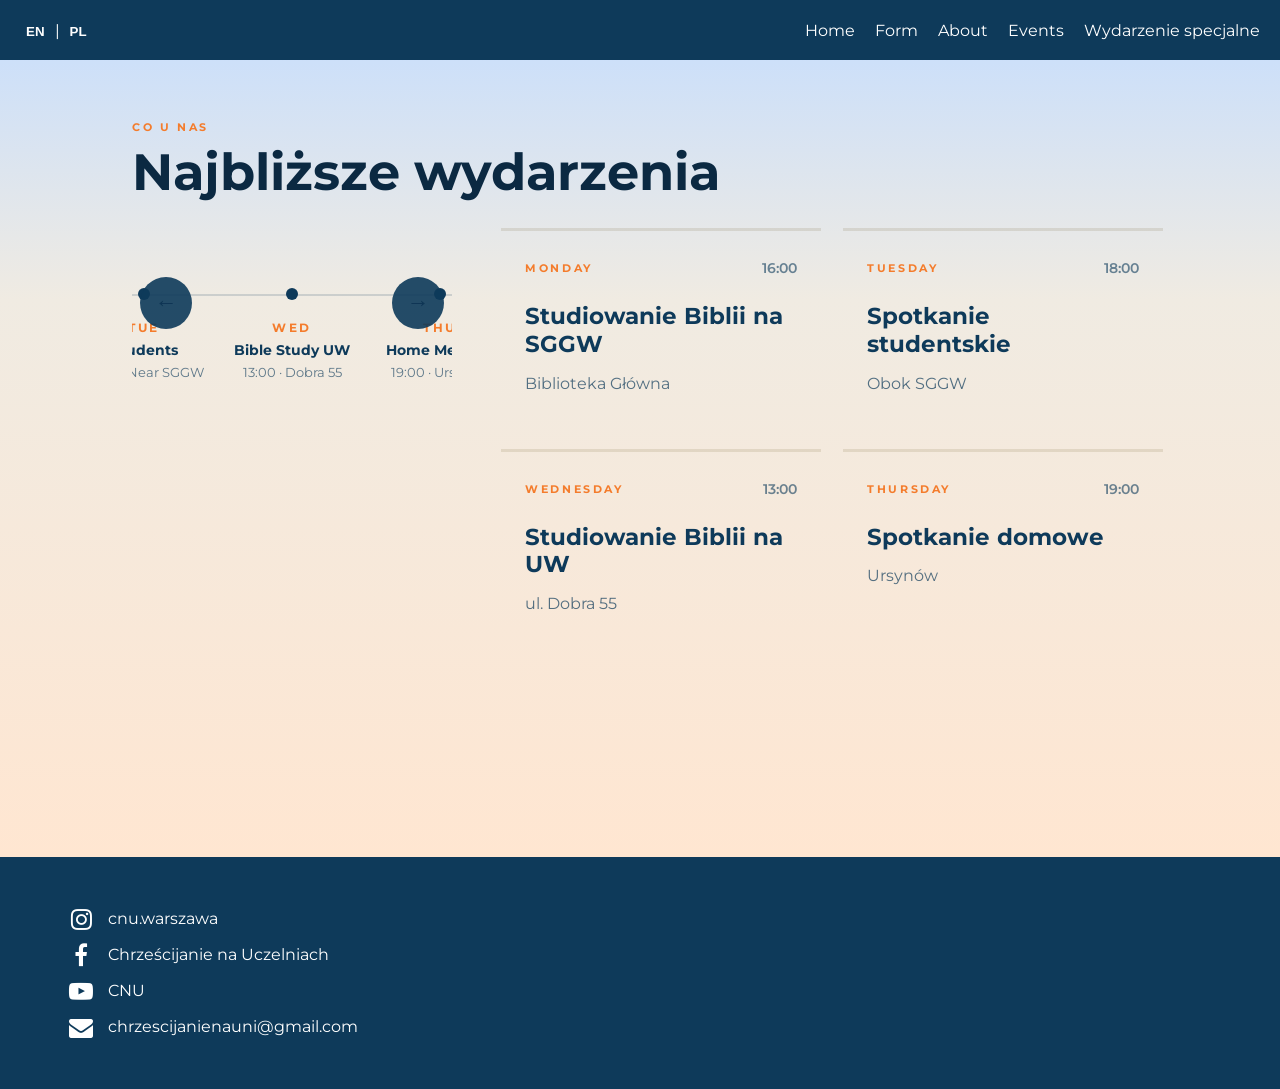
==== events.html @ 96e7411f "Initial commit with LFS setup" ====
<!DOCTYPE html>
<html lang="pl">

<head>
    <meta charset="UTF-8">
    <meta name="viewport" content="width=device-width, initial-scale=1.0">
    <title>CNU – Chrześcijanie na Uczelniach</title>
    <link
        href="https://fonts.googleapis.com/css2?family=Montserrat:wght@400;600;700;800;900&family=Lora:ital,wght@0,400;0,600;1,400&display=swap"
        rel="stylesheet">
    <link rel="stylesheet" href="styles.css">
    <link rel="stylesheet" href="https://cdnjs.cloudflare.com/ajax/libs/font-awesome/4.7.0/css/font-awesome.min.css">
</head>

<body>

    <nav id="mainNav">
        <div class="nav-left">
            <div class="lang-switcher">
                <button data-lang="en" onclick="setLang('en')" id="lang-en">EN</button>
                <span>|</span>
                <button data-lang="pl" onclick="setLang('pl')" id="lang-pl">PL</button>
            </div>
        </div>

        <div class="nav-right">
            <div class="nav-links" id="navLinks">
                <a href="index.html" data-i18n="home">Home</a>
                <a href="formularz.html" data-i18n="form">Form</a>
                <a href="about.html" data-i18n="about">About</a>
                <a href="events.html" data-i18n="events">Events</a>
                <a href="special-event.html" data-i18n="special-event">Wydarzenie specjalne</a>
            </div>

            <button class="burger" id="burgerBtn">
                <span></span>
                <span></span>
                <span></span>
            </button>
        </div>
    </nav>


    <section class="event-page-section">


        <section class="events-section-cards">
            <div class="events-section-header" style="align-content: start;">
                <div>
                    <span class="events-label">Co u nas</span>
                    <h2>Najbliższe wydarzenia</h2>
                </div>
            </div>

            <section class="modern-timeline-wrapper">

                <!-- arrows -->

                <button class="carousel-btn prev-btn" id="timelinePrev">
                    ←
                </button>

                <button class="carousel-btn next-btn" id="timelineNext">
                    →
                </button>

                <!-- THIS scrolls -->

                <div class="modern-timeline-scroll">

                    <div class="modern-timeline" id="modernTimeline">

                        <div class="timeline-event">
                            <div class="timeline-dot"></div>

                            <div class="timeline-content">
                                <span class="timeline-day">MON</span>

                                <h4>Bible Study</h4>

                                <p>16:00 · SGGW</p>
                            </div>
                        </div>

                        <div class="timeline-event">
                            <div class="timeline-dot"></div>

                            <div class="timeline-content">
                                <span class="timeline-day">TUE</span>

                                <h4>Students</h4>

                                <p>18:00 · Near SGGW</p>
                            </div>
                        </div>

                        <div class="timeline-event active" id="todayEvent">
                            <div class="timeline-dot"></div>

                            <div class="timeline-content">
                                <span class="timeline-day">WED</span>

                                <h4>Bible Study UW</h4>

                                <p>13:00 · Dobra 55</p>
                            </div>
                        </div>

                        <div class="timeline-event">
                            <div class="timeline-dot"></div>

                            <div class="timeline-content">
                                <span class="timeline-day">THU</span>

                                <h4>Home Meeting</h4>

                                <p>19:00 · Ursynów</p>
                            </div>
                        </div>

                    </div>

                </div>

            </section>

            <section class="events-rail">

                <div class="rail-item ">

                    <div class="rail-top">
                        <span class="rail-day">MONDAY</span>
                        <span class="rail-time">16:00</span>
                    </div>

                    <h3>Studiowanie Biblii na SGGW</h3>

                    <p>Biblioteka Główna</p>

                </div>

                <div class="rail-item">

                    <div class="rail-top">
                        <span class="rail-day">TUESDAY</span>
                        <span class="rail-time">18:00</span>
                    </div>

                    <h3>Spotkanie studentskie</h3>

                    <p>Obok SGGW</p>

                </div>

                <div class="rail-item">

                    <div class="rail-top">
                        <span class="rail-day">WEDNESDAY</span>
                        <span class="rail-time">13:00</span>
                    </div>

                    <h3>Studiowanie Biblii na UW</h3>

                    <p>ul. Dobra 55</p>

                </div>

                <div class="rail-item">

                    <div class="rail-top">
                        <span class="rail-day">THURSDAY</span>
                        <span class="rail-time">19:00</span>
                    </div>

                    <h3>Spotkanie domowe</h3>

                    <p>Ursynów</p>

                </div>

            </section>
        </section>
    </section>


    <section class="contacts">

        <a class="contact-item" href="https://www.instagram.com/cnu_warszawa/" target="_blank">
            <i class="fa fa-instagram"></i>
            <span>cnu.warszawa</span>
        </a>

        <a class="contact-item" href="https://www.facebook.com/share/18swFGHHTY/?mibextid=wwXIfr" target="_blank">
            <i class="fa fa-facebook"></i>
            <span>Chrześcijanie na Uczelniach</span>
        </a>

        <a class="contact-item" href="https://youtube.com/@chrzescijanienauczelniach?si=SWbZchQ-9XUdnxLL"
            target="_blank">
            <i class="fa fa-youtube-play"></i>
            <span>CNU</span>
        </a>
        <a class="contact-item" href="#" id="copy-email">
            <i class="fa fa-envelope"></i>
            <span>chrzescijanienauni@gmail.com</span>
        </a>

    </section>

    <script src="js/script.js"></script>
    <script src="js/translation.js"></script>
    <script src="js/events.js"></script>
</body>

</html>
---- styles.css ----
* {
  box-sizing: border-box;
  /* outline: 1px solid red;*/
  /*debugging tool to see element boundaries*/

}

body {
  margin: 0;
  font-family: 'Montserrat', sans-serif;
  overflow-x: hidden;

}

a:hover {
  color: rgb(0, 170, 255);
}

/* NAVBAR */


/* =========================
   NAV SCROLL EFFECT
========================= */

#mainNav {
  z-index: 2000;
  transition:
    background 0.35s ease,
    box-shadow 0.35s ease,
    padding 0.35s ease,
    backdrop-filter 0.35s ease;

}

#mainNav.scrolled {
  z-index: 2000;
  background:
    rgba(14, 58, 90, 0.88);

  backdrop-filter: blur(12px);

  box-shadow:
    0 10px 30px rgba(0, 0, 0, 0.18);

  padding:
    10px 20px;
}

/* =========================
   BURGER ANIMATION
========================= */

.burger span {
  transition:
    transform 0.3s ease,
    opacity 0.3s ease,
    background 0.3s ease;
}

.burger.active span:nth-child(1) {
  transform:
    rotate(45deg) translate(5px, 5px);
}

.burger.active span:nth-child(2) {
  opacity: 0;
}

.burger.active span:nth-child(3) {
  transform:
    rotate(-45deg) translate(6px, -6px);
}

/* =========================
   MOBILE MENU ANIMATION
========================= */

@media (max-width: 768px) {

  .nav-links {

    opacity: 0;

    transform:
      translateY(-10px);

    transition:
      opacity 0.35s ease,
      transform 0.35s ease;

    pointer-events: none;
  }

  .nav-links.active {

    opacity: 1;

    transform:
      translateY(0);

    pointer-events: auto;
  }

  .nav-links a {

    opacity: 0;
  }

}

/* stagger animation */

@keyframes navLinkFade {

  from {

    opacity: 0;

    transform:
      translateY(-12px);

  }

  to {

    opacity: 1;

    transform:
      translateY(0);

  }

}

/* =========================
   COPY EMAIL EFFECT
========================= */

.contact-item {

  transition:
    transform 0.25s ease,
    background 0.25s ease,
    color 0.25s ease;
}

.contact-item:hover {

  transform:
    translateX(6px);

  background:
    rgba(255, 255, 255, 0.05);
}

.contact-item.copied {

  background:
    rgba(244, 124, 44, 0.15);

  color:
    #f47c2c;
}




#mainNav {
  z-index: 2000;
  display: flex;
  position: fixed;
  top: 0;
  left: 0;
  width: 100%;
  height: 60px;
  background: #0e3a5a;
  /* dark blue */
  color: white;
  display: flex;
  justify-content: space-between;
  align-items: center;
  padding: 15px 20px;
  z-index: 10;
  /*controls what appears on top of what on your page*/
}

.nav-right {
  display: flex;
  align-items: center;
  gap: 20px;
}

.nav-links {
  display: flex;
  gap: 20px;
  z-index: 2000;
}

.nav-links a {
  color: white;
  text-decoration: none;
  /* margin-left: 20px;
  font-weight: 500;*/
}

.nav-links a.active {
  color: rgb(106, 106, 106);
  font-weight: 600;
  z-index: 2000;

}

.lang-switcher button {
  background: none;
  border: none;
  color: white;
  font-weight: 600;
  cursor: pointer;
}

.lang-switcher button:hover {
  color: rgb(0, 170, 255);
}

/* HERO SECTION */
.hero {
  height: 80vh;
  overflow: hidden;
  position: relative;

  display: flex;
  align-items: center;
  justify-content: center;

}

.hero-bg {
  position: absolute;
  inset: 0;
  background-position: center;
  background-size: cover;
  background-repeat: no-repeat;
  opacity: 0;
  transform: scale(1.31);
  /* Startujemy od lekkiego powiększenia lub 1.0 */
  transition: opacity 1.5s ease, transform 0.5s ease;
  /* Płynne wygaszanie skali */
}

.hero-bg.active {
  opacity: 1;
  transform: scale(1);
  /* Reset bazy dla animacji */
  animation: zoomEffect 5s linear forwards;
}



.center-header {
  text-align: center;
  background-color: #c4ddff;
  color: #0e3a5a;
  font-style: italic;
  padding-top: 40px;
  padding-bottom: 10px;
}

.center-header h1 {
  margin: 0;
}

@keyframes zoomEffect {
  from {
    transform: scale(1);
  }

  to {
    transform: scale(1.3);
  }
}

/* Dark overlay (like your screenshot)???????????what is this????????????????? */
.hero::before {
  content: "";
  position: absolute;
  inset: 0;
  background: rgba(0, 0, 0, 0.6);
  z-index: 1;
}

/* Content */
.hero-overlay {
  position: relative;
  text-align: center;
  color: white;
  z-index: 2;
}

.hero h1 {
  font-size: 4rem;
  font-weight: 800;
  margin-bottom: 10px;
}

.hero p {
  font-size: 1.2rem;
  margin-bottom: 20px;
}


/* Button */
.cta-btn {
  background: #f47c2c;
  color: white;
  border: none;
  padding: 15px 40px;
  font-size: 1rem;
  border-radius: 30px;
  cursor: pointer;
  font-weight: 600;
  transition: 0.3s;
  /* shadow */
  box-shadow:
    0 10px 20px rgba(0, 0, 0, 0.25),
    0 4px 8px rgba(0, 0, 0, 0.15);
}

.cta-btn-onmain {
  background: #f47c2c7e;
  color: white;
  border: none;
  padding: 15px 40px;
  font-size: 1rem;
  border-radius: 30px;
  cursor: pointer;
  font-weight: 600;
  transition: 0.3s;
  /* shadow */
  box-shadow:
    0 10px 20px rgba(0, 0, 0, 0.25),
    0 4px 8px rgba(0, 0, 0, 0.15);
}



.center {
  text-align: center;
}

.cta-btn:hover {
  background: #703510;
}

/* BURGER MENU */
.burger {
  display: none;
  flex-direction: column;
  gap: 5px;
  background: none;
  border: none;
  cursor: pointer;
}

.burger span {
  width: 25px;
  height: 3px;
  background: white;
  display: block;
  border-radius: 2px;
}

.active-lang {
  color: #00aaff;
  font-weight: 700;
}

/*nice animation*/
.burger.active span:nth-child(1) {
  transform: rotate(45deg) translate(5px, 5px);
}

.burger.active span:nth-child(2) {
  opacity: 0;
}

.burger.active span:nth-child(3) {
  transform: rotate(-45deg) translate(6px, -6px);
}


/* MOBILE for burger menu*/
@media (max-width: 768px) {

  .burger {
    display: flex;
  }

  .nav-links {
    position: absolute;
    top: 100%;
    right: 0;
    background: #0e3a5a;
    width: 100%;
    flex-direction: column;
    align-items: center;
    display: none;
    padding: 20px 0;
    z-index: 2000;

  }

  .nav-links a {
    margin: 10px 0;
    font-size: 18px;
  }

  .nav-links.active {
    display: flex;
    color: darkblue;
    z-index: 2000;

  }



}

.hero-description {
  max-width: 800px;
  margin: 40px auto;
  padding: 0 70px;
  text-align: center;
  font-size: large;
}


.meetings-containers {

  background-color: #c4ddff;
  padding: 40px 20px;
  position: relative;

  display: grid;

  /* responsive grid */
  grid-template-columns: repeat(auto-fit, minmax(250px, 1fr));

  gap: 30px;

  align-items: start;
  overflow: hidden;
}

.side-image-right {
  position: absolute;
  right: -100px;
  transform: translateY(-50%);
  width: 200px;
}

.side-image-left {
  position: absolute;
  left: -100px;
  transform: translateY(-50%);
  width: 200px;
  z-index: 3;
}

.meeting-card {
  display: flex;
  flex-direction: column;
  justify-content: center;

  background: rgba(14, 58, 90, 0.75);
  backdrop-filter: blur(4px);
  /*glass effect*/
  padding: 40px;
  border-radius: 10px;
  margin-bottom: 30px;
  color: white;

  transition:
    /*Makes animation smooth.*/
    transform 0.3s ease,
    background 0.3s ease,
    opacity 0.3s ease;

  opacity: 0.8;
  /*transparency;*/
  position: relative;
  z-index: 5;
  height: 100%;
}

/* DESKTOP hover */
@media (hover: hover) {

  .meeting-card:hover {
    opacity: 1;
    transform: scale(1.03);
    background: rgba(14, 58, 90, 0.9);
  }
}

/* MOBILE style */
@media (max-width: 768px) {
  .meeting-card {
    width: 100%;
    opacity: 1;
    background: rgb(86, 122, 156);
    opacity: 0.9;
    padding: 28px;
    border-radius: 18px;
    transform: none;
  }
}

.meeting-title {
  background: #658ec7;
  text-transform: uppercase;
  padding: 18px 25px;
  border-radius: 12px;

  font-size: 1.3rem;
  font-weight: 700;

  margin-bottom: 5px;
  width: 100%;
  box-sizing: border-box;
  display: block;
  overflow-wrap: break-word;

}

.meeting-text {
  overflow: hidden;
  transition: max-height 0.4s ease;
}

.meeting-text.collapsed {
  max-height: 150px;
  mask-image: linear-gradient(to bottom, black 80%, transparent);
}

.meeting-text.expanded {
  max-height: 1000px;
  /* достатньо велике значення */
}

.more-btn {
  background: none;
  border: none;
  color: #ffffff8f;
  cursor: pointer;
  margin-bottom: 20px;
  font-size: 1rem;
  align-self: flex-end;
  font-style: italic;

}

.contacts {
  display: flex;
  flex-direction: column;
  gap: 12px;
  padding: 50px;
  background: #0e3a5a;
}

.contact-item {
  display: grid;
  grid-template-columns: 30px 1fr;
  align-items: center;
  gap: 12px;
  padding: 0 16px;
  border-radius: 12px;
  text-decoration: none;
  color: white;
  font-size: 16px;
  min-width: 0;
}

.contact-item i {
  font-size: 24px;
  width: 30px;
  text-align: center;
}

.contact-item span,
.contact-item a,
.contact-item p {
  min-width: 0;
  overflow-wrap: break-word;
  word-break: break-word;
}

@media (max-width: 480px) {
  .contacts {
    padding: 30px 16px;
  }

  .contact-item {
    font-size: 14px;
    padding: 0;
  }
}

/* =========================
   FORM SECTION
========================= */
input,
select,
textarea {
  background-color: #ffffff !important;
}

.form-section {
  background:
    linear-gradient(135deg,
      #ffffff 0%,
      #ffffff 35%,
      #d7e6ff 35%,
      #d7e6ff 45%,
      #ffffff 45%,
      #ffffff 55%,
      #ff944d 55%,
      #ff944d 65%,
      #ffffff 65%);
  position: relative;
  overflow: hidden;
  padding-bottom: 60px;
}

/* =========================
   HERO
========================= */
.hero-wave {
  position: absolute;
  bottom: -1px;
  left: 0;
  width: 100%;
  height: 80px;
  background: white;
  clip-path: ellipse(75% 100% at 50% 100%);
}

.form-hero {
  height: 220px;
  background:
    url('images/book.png') center/cover no-repeat;

  position: relative;
  margin-top: 60px;
  background-size: 200%;

}

.form-hero::after {
  content: "";
  position: absolute;
  bottom: 0;
  left: 0;
  right: 0;
  height: 60px;

}

.form-hero-overlay {
  position: absolute;
  inset: 0;
  background: rgba(0, 0, 0, 0.4);

  display: flex;
  align-items: center;
  justify-content: center;
  text-align: center;
}

.form-hero-overlay h2 {
  color: white;
  font-size: 3rem;
  line-height: 1;
  font-weight: 600;
  margin: 0;
}

/* =========================
   FORM
========================= */

.form {
  width: 85%;
  max-width: 320px;
  margin: 30px auto 0 auto;
  /*from prev element*/
  position: relative;
  z-index: 2;
}

.form label {
  display: block;
  margin-bottom: 8px;
  margin-top: 18px;

  color: #0e3a5a;
  font-size: 12px;
  letter-spacing: 2px;
  font-weight: 600;
}

.form input,
.form textarea,
.form select {
  width: 100%;
  border: none;
  outline: none;

  background: #d9d9d9;

  padding: 18px 22px;

  border-radius: 18px;
  /*!!! see if font famili is correct*/
  font-size: 16px;
  font-family: 'Montserrat', sans-serif;

  box-shadow:
    0 8px 18px rgba(0, 0, 0, 0.15),
    0 2px 6px rgba(0, 0, 0, 0.08);
}

.form textarea {
  min-height: 90px;
  resize: vertical;
}

.form select {
  border-radius: 8px;
  padding: 10px;
  background: #ececec;
}

/* =========================
   RADIO BUTTONS
========================= */

.gender-row {
  display: flex;
  gap: 30px;
  margin-top: 10px;
}

.radio-option {
  display: flex !important;
  align-items: center;
  gap: 8px;

  font-size: 14px !important;
  letter-spacing: 0 !important;
  margin-top: 0 !important;

  color: #666 !important;
}

.radio-option input {
  display: none;
}

.radio-option span {
  width: 18px;
  height: 18px;
  border: 2px solid #ddd;
  border-radius: 50%;
  display: inline-block;
  background: white;
  position: relative;
}

.radio-option input:checked+span::after {
  content: "";
  position: absolute;
  width: 8px;
  height: 8px;
  background: #0e3a5a;
  border-radius: 50%;
  top: 50%;
  left: 50%;
  transform: translate(-50%, -50%);
}

/* =========================
   BUTTON
========================= */

.send-btn {
  margin-top: 30px;
  background: rgba(14, 58, 90, 0.88);


  color: white;

  border: none;

  padding: 16px 70px;

  border-radius: 40px;

  font-size: 20px;
  font-weight: 700;

  cursor: pointer;

  box-shadow:
    0 10px 20px rgba(0, 0, 0, 0.2),
    0 4px 8px rgba(0, 0, 0, 0.1);

  transition: 0.3s;
}

.send-btn:hover {
  transform: translateY(-2px);
  background: #003f9f;
}

/* =========================
   MOBILE
========================= */

@media (max-width: 768px) {

  .study-hero-overlay h2 {
    font-size: 2.6rem;
  }

  .form {
    width: 88%;
  }

}


.error {
  color: #d10000;
  font-size: 12px;
  margin-top: 6px;
  min-height: 14px;
  /* keeps layout stable */
  letter-spacing: 0.5px;
}

.form input,
.form select,
.form textarea {
  transition: 0.9s ease;
}

/*???????????????????????*/
.form input:focus,
.form select:focus,
.form textarea:focus {
  outline: none;
  box-shadow: 0 0 0 3px rgba(0, 82, 204, 0.15);
}

.input-error {
  border: 2px solid red !important;
}

.input-valid {
  border: 2px solid #1db954 !important;
}

.gender-row {
  display: flex;
  flex-direction: column;
  gap: 12px;
  margin-top: 10px;
}

/* FIX CHECKBOXES */
.hobby-item input[type="checkbox"] {
  width: 18px;
  height: 18px;
  margin: 0;
  padding: 0;
  accent-color: #0e3a5a;
  cursor: pointer;

  /* removes inherited form styles */
  border-radius: 4px;
  box-shadow: none;
}

/* row layout */
.hobby-item {
  display: flex;
  align-items: center;
  gap: 10px;
  margin-bottom: 14px;
}

/* label */
.hobby-item label {
  margin: 0;
  cursor: pointer;
  font-size: 16px;
  color: #0e3a5a;
  letter-spacing: 0;
  font-weight: 500;
}

/* =========================
   INSTAGRAM REELS
========================= */

.reels-container {
  display: flex;
  flex-direction: column;
  align-items: center;
  gap: 30px;
}

/* each reel */
.instagram-section {
  display: flex;
  justify-content: center;
  width: 100%;
}

/* reel */
.reel-video {
  width: 360px;
  height: 640px;

  max-width: 100%;

  border-radius: 18px;
  object-fit: cover;

  box-shadow:
    0 4px 20px rgba(0, 0, 0, 0.15);
}

/* DESKTOP */
@media (min-width: 900px) {

  .reels-container {
    flex-direction: row;
    flex-wrap: wrap;
    justify-content: center;
    align-items: flex-start;
    gap: 40px;
  }

  .instagram-section {
    width: auto;
    flex: 0 0 auto;
  }

  .reel-video {
    width: 360px;
    height: 640px;
  }
}

/* MOBILE */
@media (max-width: 768px) {

  .reel-video {
    width: 100%;
    max-width: 360px;
    height: auto;
    aspect-ratio: 9 / 16;
  }
}

#status {
  margin-top: 10px;
  font-weight: bold;
}

.verse-section {
  padding: 80px 20px;

  background:
    linear-gradient(180deg,
      #ffe6d1 0%,
      #eaf0ff 100%);

  display: flex;
  justify-content: center;
}

.verse-text {
  position: relative;

  max-width: 680px;

  margin: 0;

  text-align: center;
}

.verse-text p {
  margin: 0;

  font-family: 'Lora', serif;

  font-size: 1.28rem;
  line-height: 1.95;

  font-style: italic;
  font-weight: 400;

  color: #0e3a5a;

  letter-spacing: 0.2px;
}

.verse-text strong {
  color: #f47c2c;
  font-weight: 1000;
}

.quote {
  position: absolute;
  font-size: 5rem;
  line-height: 1;
  color: rgba(244, 124, 44, 0.12);
  font-family: serif;
  pointer-events: none;
}

.quote-open {
  top: -25px;
  left: -10px;
}

.quote-close {
  bottom: -55px;
  right: -10px;
}

.verse-text footer {
  margin-top: 28px;
  font-size: 0.62rem;
  letter-spacing: 4px;
  color: #8a8a8a;
  text-transform: uppercase;
}

.verse-quote-about-us {
  font-size: 0.72rem;
  letter-spacing: 1px;
  color: #8a8a8a;
  text-transform: uppercase;
}

@media (max-width: 768px) {

  .verse-text {
    max-width: 92%;
  }

  .verse-text p {
    font-size: 1.12rem;
    line-height: 1.6;
  }

  .quote {
    font-size: 3.5rem;
  }

  .quote-open {
    left: 0;
  }

  .quote-close {
    right: 0;
    bottom: -35px;
  }
}

.about-us-containers {
  background:
    linear-gradient(180deg,
      #c4ddff 0%,
      rgb(240, 235, 226) 35%,
      #ffe6d1 100%);
  padding: 40px 20px;
  position: relative;
  display: grid;

  grid-template-columns:
    repeat(3, 1fr);

  gap: 30px;

}


.about-us-card {
  display: flex;
  flex-direction: column;
  justify-content: center;

  border: 1px solid rgba(26, 46, 74, 0.07);
  background: white;
  padding: 40px;
  border-radius: 10px;
  color: #0e3a5a;
  position: relative;
  z-index: 5;
  height: 100%;

}

.about-us-title {

  font-size: 1.3rem;
  font-weight: 700;

  margin-bottom: 5px;
  width: 100%;
  box-sizing: border-box;
  display: block;
  overflow-wrap: break-word;
}

@media (max-width: 900px) {

  .about-us-containers {
    grid-template-columns:
      repeat(2, 1fr);
  }
}

@media (max-width: 600px) {

  .about-us-containers {
    grid-template-columns: 1fr;
  }
}

.label-events {
  font-size: 11px;
  font-weight: 600;
  letter-spacing: 0.2em;
  text-transform: uppercase;
  display: block;
  font-style: normal;
}

.bnt-events {
  background: transparent;
  color: rgba(255, 255, 255, 0.8);
  border: 1.5px solid rgba(255, 255, 255, 0.22);
}


/* =================================
   EVENTS PAGE
================================= */

.center-header-events {
  text-align: center;
  color: #0e3a5a;
  font-style: italic;
  padding-top: 10px;
  padding-bottom: 10px;
  background-color: #ffe6d1;
}

.center-header-about-us {
  text-align: center;
  color: #0e3a5a;
  font-style: italic;
  padding-top: 10px;
  padding-bottom: 10px;
  background-color: #c4ddff;
}

.events-hero {
  position: relative;
  min-height: 72vh;

  display: flex;
  align-items: center;
  justify-content: center;

  overflow: hidden;



  padding:
    120px 20px 80px;
}

.events-hero-glow {
  position: absolute;
  inset: 0;

  background:
    radial-gradient(circle at 80% 20%,
      rgba(244, 124, 44, 0.15),
      transparent 25%);

  pointer-events: none;
}

.events-hero-content {
  position: relative;
  z-index: 2;

  max-width: 850px;

  text-align: center;
  color: white;
}

.events-eyebrow {
  display: inline-block;

  font-size: 12px;
  letter-spacing: 0.25em;
  text-transform: uppercase;

  color: #f4b183;

  margin-bottom: 24px;

  font-weight: 700;
}




.events-hero p {
  margin:
    30px auto 0;

  max-width: 540px;

  font-size: 1.1rem;
  line-height: 1.8;

  color: rgba(255, 255, 255, 0.72);
}

.events-hero-buttons {
  display: flex;
  justify-content: center;
  gap: 16px;
  flex-wrap: wrap;

  margin-top: 40px;
}

/* BUTTONS */

.events-btn-primary,
.events-btn-secondary,
.events-outline-btn {
  text-decoration: none;
  transition: 0.25s ease;
}

.events-btn-primary {
  background: #f47c2c;
  color: white;

  padding: 15px 30px;
  border-radius: 999px;

  font-weight: 700;

  box-shadow:
    0 12px 30px rgba(0, 0, 0, 0.22);
}

.events-btn-primary:hover {
  transform: translateY(-2px);
  background: #ff8f45;
}

.events-btn-secondary {
  border: 1px solid rgba(255, 255, 255, 0.22);

  color: rgba(255, 255, 255, 0.85);

  padding: 15px 30px;
  border-radius: 999px;
}

.events-btn-secondary:hover {
  border-color: rgba(255, 255, 255, 0.5);
  color: white;
}

.events-outline-btn {
  border: 1px solid rgba(255, 255, 255, 0.16);

  color: rgba(255, 255, 255, 0.85);

  padding: 12px 20px;
  border-radius: 999px;

  font-size: 14px;
}

.events-outline-btn:hover {
  background: rgba(255, 255, 255, 0.05);
}

.small-btn {
  padding: 12px 22px;
  font-size: 14px;
}

/* SECTION */
.main-events-section {
  background-color: #081f33;
  padding: 90px 20px;
}

.events-section {
  background:
    linear-gradient(180deg,
      #0b2942 0%,
      #081b2d 100%);

  padding: 90px 20px;
}

.events-section-header h2 {
  color: #0b2942;
  font-size: clamp(2rem, 4vw, 3.4rem);
  max-width: 100%;

  margin: 0;

  line-height: 1.1;

  text-align: left;
}

.btn-events {
  background: transparent;
  color: #0e3a5a;
  background-color: rgb(196, 221, 255);
  border: 1.5px solid rgb(196, 221, 255);
  padding: 12px 22px;
  border-radius: 10px;
  width: 90%;

  cursor: pointer;
  font-weight: 600;
  transition: 0.3s;
  /* shadow */
  box-shadow:
    0 10px 20px rgba(0, 0, 0, 0.25),
    0 4px 8px rgba(0, 0, 0, 0.15);


}

.btn-events:hover {
  background: #0e3a5a;
  color: white;
}

.events-label {
  display: block;

  font-size: 11px;
  letter-spacing: 0.24em;
  text-transform: uppercase;

  color: #f47c2c;

  margin-bottom: 10px;

  font-weight: 700;
}

.events-section-header h2 {
  color: #0b2942;
  font-size: clamp(2rem, 4vw, 3.4rem);
  max-width: 100%;

}

/* GRID */

.events-grid {
  max-width: 1200px;
  margin: 0 auto;

  display: grid;

  grid-template-columns:
    repeat(3, 1fr);

  gap: 24px;
}

/* CARD */

.event-card {
  background:
    rgba(255, 255, 255, 0.04);

  border:
    1px solid rgba(255, 255, 255, 0.08);

  border-radius: 24px;

  overflow: hidden;

  backdrop-filter: blur(10px);

  transition:
    transform 0.25s ease,
    border-color 0.25s ease,
    box-shadow 0.25s ease;
}

.event-card:hover {
  transform: translateY(-6px);

  border-color:
    rgba(244, 124, 44, 0.45);

  box-shadow:
    0 24px 50px rgba(0, 0, 0, 0.28);
}

/* FEATURED */

.featured-event {
  grid-column: span 2;

  display: grid;

  grid-template-columns:
    1.05fr 1fr;
}

/* IMAGE */

.event-image {
  position: relative;

  min-height: 280px;

  background:
    linear-gradient(135deg,
      #1e4f77,
      #0e3a5a);

  display: flex;
  align-items: center;
  justify-content: center;
}

.small-image {
  min-height: 190px;
}

.event-image-overlay {
  position: absolute;
  inset: 0;

  background:
    repeating-linear-gradient(-45deg,
      transparent,
      transparent 12px,
      rgba(255, 255, 255, 0.03) 12px,
      rgba(255, 255, 255, 0.03) 13px);
}

.event-image-content {
  position: relative;
  z-index: 2;

  font-size: 3rem;

  opacity: 0.7;
}

.event-badge {
  position: absolute;
  top: 20px;
  left: 20px;

  z-index: 3;

  background: #f47c2c;
  color: white;

  font-size: 11px;
  font-weight: 700;

  letter-spacing: 0.12em;

  padding: 8px 12px;

  border-radius: 999px;
}



.event-meta {
  display: flex;
  flex-direction: column;
  gap: 6px;

  margin-bottom: 18px;

  color: rgb(25, 18, 126);

  font-size: 14px;
}

.event-content p {
  color: rgba(255, 255, 255, 0.72);

  line-height: 1.8;

  flex: 1;
}

.event-footer {
  margin-top: 28px;
}

/* RESPONSIVE */

@media (max-width: 980px) {

  .events-grid {
    grid-template-columns: 1fr;
  }

  .featured-event {
    grid-column: span 1;
    grid-template-columns: 1fr;
  }

  .event-image {
    min-height: 220px;
  }
}

@media (max-width: 640px) {

  .events-hero {
    min-height: 65vh;
  }

  .events-hero-buttons {
    flex-direction: column;
  }

  .events-btn-primary,
  .events-btn-secondary {
    width: 100%;
  }

  .event-content {
    padding: 22px;
  }

  .events-section {
    padding: 70px 16px;
  }
}

/* =========================
   EVENTS CAROUSEL
========================= */

.main-events-section {

  background:
    linear-gradient(180deg,
      #ffe6d1 0%,
      #c4ddff 100%);

  padding: 80px 20px;
}

.events-carousel-wrapper {

  position: relative;

  max-width: 1200px;
  margin: 40px auto;
  margin-bottom: 0px;

}

.events-carousel {

  display: flex;

  gap: 24px;

  overflow-x: auto;

  scroll-behavior: smooth;

  scrollbar-width: none;

  padding: 10px;
}

.events-carousel::-webkit-scrollbar {
  display: none;
}

/* slides */

.event-slide {
  width: 100%;
  max-width: 320px;

  flex-shrink: 0;

  scroll-snap-align: center;

  border: 1px solid rgba(255, 255, 255, 0.15);

  box-shadow:
    0 14px 30px rgba(0, 0, 0, 0.12);

  transition:
    transform 0.3s ease,
    box-shadow 0.3s ease;
  margin-bottom: 0px;
}


/* desktop only hover */
@media (hover: hover) {

  .event-slide:hover {

    transform: translateY(-6px);

    box-shadow:
      0 24px 50px rgba(0, 0, 0, 0.18);
  }
}

/* info */

.event-info {

  display: flex;
  flex-direction: column;

  gap: 8px;

  margin:
    18px 0 24px;

  color:
    rgba(255, 255, 255, 0.82);

  font-size: 14px;
}

/* arrows */

.carousel-btn {

  position: absolute;

  top: 50%;

  transform: translateY(-50%);

  width: 52px;
  height: 52px;

  border: none;

  border-radius: 50%;

  background:
    rgba(14, 58, 90, 0.9);

  color: white;

  font-size: 1.4rem;

  cursor: pointer;

  z-index: 50;

  transition:
    transform 0.25s ease,
    background 0.25s ease;
}

.carousel-btn:hover {

  background:
    #f47c2c;

  transform:
    translateY(-50%) scale(1.08);
}

.prev-btn {
  left: -20px;
}

.next-btn {
  right: -20px;
}

/* mobile */

@media (max-width: 768px) {

  .event-slide {

    min-width: 85%;
  }

  .carousel-btn {
    background: transparent;
    color: #081b2d;
  }
}

.event-page-section {

  background-image: linear-gradient(rgb(196, 221, 255) 0%, rgb(240, 235, 226) 35%, rgb(255, 230, 209) 100%);

  padding: 80px 20px;
}

.events-section-cards {
  max-width: 1200px;
  margin: 0 auto;
  padding: 40px 20px;
  display: grid;
  grid-template-columns:
    repeat(auto-fit, minmax(300px, 320px));
  justify-content: center;
  gap: 28px;
}

.events-section-header {
  grid-column: 1 / -1;
}

.events-section-cards .meeting-card {
  margin-bottom: 0;
  height: 100%;
  border-radius: 22px;
  transition:
    transform 0.25s ease,
    box-shadow 0.25s ease,
    background 0.25s ease;
}

@media (hover: hover) {
  .events-section-cards .meeting-card:hover {
    transform: translateY(-6px);

    box-shadow:
      0 20px 40px rgba(0, 0, 0, 0.22);
  }
}

@media (max-width: 768px) {

  .events-section-cards {

    grid-template-columns: 1fr;

    justify-content: stretch;

    padding: 20px 12px;
  }

  .events-section-cards .meeting-card {
    width: 100%;
    max-width: 100%;
  }

}

.about-title {
  text-align: left;
  margin: 0;
}


/* =========================
   CLEAN EVENTS LAYOUT
========================= */

.event-clean-card {

  display: flex;
  flex-direction: column;
  justify-content: space-between;

  padding: 28px 0;

  background: transparent;

  border: none;

  border-radius: 0;

  box-shadow: none;

  border-bottom:
    1px solid rgba(14, 58, 90, 0.14);

  color: #0e3a5a;

  transition:
    transform 0.25s ease,
    border-color 0.25s ease;
}

/* subtle hover */

.event-clean-card:hover {

  transform: translateY(-3px);

  border-bottom:
    1px solid rgba(244, 124, 44, 0.5);
}

.event-clean-title {

  font-size: 1.45rem;

  font-weight: 700;

  line-height: 1.3;

  margin-bottom: 16px;

  color: #5a3a0e;

  text-transform: uppercase;
}

.event-clean-info {

  display: flex;
  flex-direction: column;

  gap: 10px;

  margin:
    22px 0 26px;

  color:
    rgba(14, 58, 90, 0.72);

  font-size: 14px;
}

/* =========================
   EVENTS RAIL
========================= */

.events-rail {
  max-width: 1300px;
  margin: 0 auto 90px;

  display: grid;
  grid-template-columns: repeat(auto-fit, minmax(220px, 320px));

  justify-content: center;

  gap: 22px;
}

/* item */

.rail-item {

  position: relative;

  padding:
    28px 24px 30px;

  border-top:
    3px solid rgba(90, 66, 14, 0.12);

  max-width: 320px;


  cursor: pointer;
}



/* top row */

.rail-top {

  display: flex;

  justify-content: space-between;

  align-items: center;

  margin-bottom: 26px;
}

/* weekday */

.rail-day {

  font-size: 11px;

  font-weight: 700;

  letter-spacing: 0.24em;

  color: #f47c2c;
}

/* time */

.rail-time {

  font-size: 0.9rem;

  color:
    rgba(14, 58, 90, 0.6);

  font-weight: 600;
}

/* title */

.rail-item h3 {

  margin:
    0 0 12px;

  font-size: 1.45rem;

  line-height: 1.2;

  color: #0e3a5a;
}

/* location */

.rail-item p {

  margin: 0;

  color:
    rgba(14, 58, 90, 0.7);

  line-height: 1.6;
}

/* MOBILE */

@media (max-width: 768px) {

  .events-rail {

    grid-template-columns: 1fr;

    gap: 10px;
  }

  .rail-item {

    padding:
      22px 0;
  }
}

/* =========================
   MODERN TIMELINE
========================= */

.modern-timeline-wrapper {

  position: relative;

  overflow-x: auto;

  overflow-y: visible;

  padding: 10px 0;

  scrollbar-width: none;
}

.modern-timeline-wrapper::-webkit-scrollbar {
  display: none;
}

/* CONTAINER */

.modern-timeline {

  position: relative;

  display: flex;

  gap: 28px;

  width: max-content;

  padding:
    50px 20px 10px;
}

/* HORIZONTAL LINE */

.modern-timeline::before {

  content: "";

  position: absolute;

  left: 20px;
  right: 20px;

  top: 56px;

  height: 2px;

  background:
    rgba(14, 58, 90, 0.16);
}

/* EVENT ITEM */

.timeline-event {

  position: relative;

  width: 120px;

  flex-shrink: 0;

  text-align: center;
}

/* DOT */
.timeline-dot {

  width: 12px;
  height: 12px;

  border-radius: 50%;

  background: #0e3a5a;

  position: absolute;

  top: 0;

  left: 50%;

  transform: translateX(-50%);

  z-index: 2;
}

/* ACTIVE DAY */

.timeline-event:hover .timeline-dot {

  transform:
    translate(-50%, -50%) scale(1.2);

  background: #f47c2c;
}

/* CONTENT */

.timeline-content {

  padding-top: 32px;

  display: flex;

  flex-direction: column;

  align-items: center;
}

/* DAY */

.timeline-day {

  display: inline-block;

  margin-bottom: 6px;

  font-size: 12px;

  font-weight: 700;

  letter-spacing: 0.22em;

  color: #f47c2c;
}

/* TITLE */

.timeline-content h4 {

  margin:
    0 0 4px;

  font-size: 0.9rem;

  font-weight: 700;

  color: #0e3a5a;

  line-height: 1.25;
}

/* DESCRIPTION */

.timeline-content p {

  margin: 0;

  font-size: 13px;

  color:
    rgba(14, 58, 90, 0.65);

  line-height: 1.4;
}

/* HOVER */

.timeline-event:hover .timeline-dot {

  transform:
    translateX(-50%) scale(1.2);

  background: #f47c2c;
}

.modern-timeline-wrapper .carousel-btn {

  top: 75px;
  color: #0e3554;
}

.modern-timeline-wrapper .prev-btn {
  left: 8px;
}

.modern-timeline-wrapper .next-btn {
  right: 8px;
}

.modern-timeline-scroll {

  overflow-x: auto;

  scrollbar-width: none;
}

.modern-timeline-scroll::-webkit-scrollbar {

  display: none;
}

.special-event-hero::before {
  display: none;
}

.special-event-bg {
  position: absolute;
  inset: 0;

  background: #153d6b;

  padding: 30px;

  display: flex;
  justify-content: center;
  align-items: center;
}

.special-event-poster {
  width: 100%;
  height: 100%;

  background: url("images/special-event.png") center center no-repeat;
  background-size: contain;
}
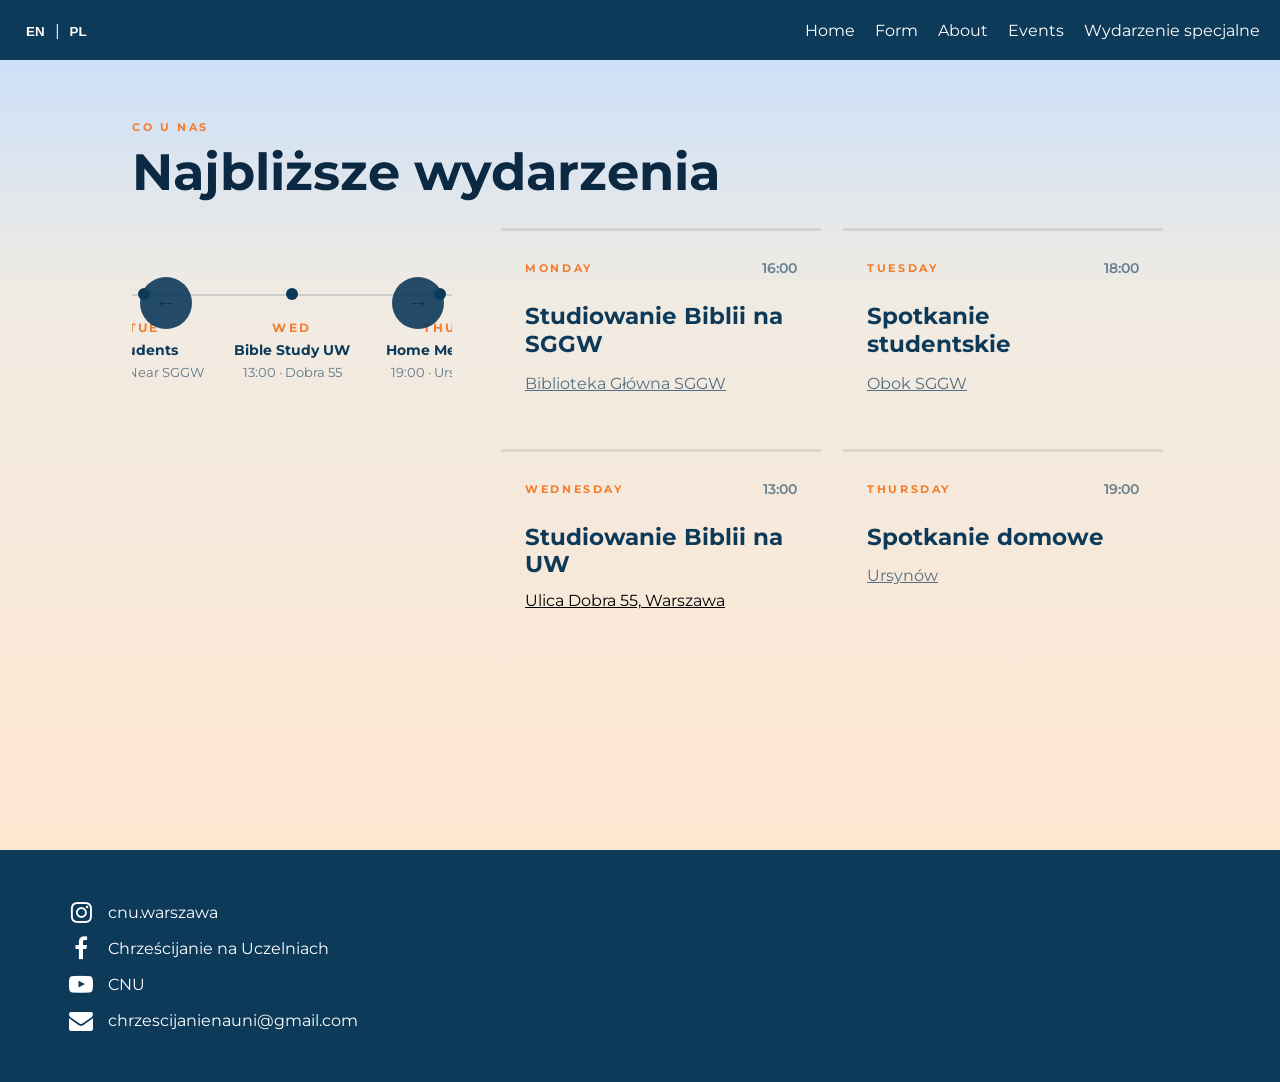
==== commit 7323e197: "improve event page" ====
--- a/events.html
+++ b/events.html
@@ -126,7 +126,7 @@
 
             <section class="events-rail">
 
-                <div class="rail-item ">
+                <div class="rail-item " onclick="goToForm()">
 
                     <div class="rail-top">
                         <span class="rail-day">MONDAY</span>
@@ -135,11 +135,16 @@
 
                     <h3>Studiowanie Biblii na SGGW</h3>
 
-                    <p>Biblioteka Główna</p>
-
-                </div>
-
-                <div class="rail-item">
+                    <p>
+                        <a href="https://www.google.com/maps/search/?api=1&query=Biblioteka+Główna+SGGW+Warszawa"
+                            onclick="event.stopPropagation()" target="_blank">
+                            Biblioteka Główna SGGW
+                        </a>
+                    </p>
+                </div>
+
+
+                <div class="rail-item" onclick="goToForm()">
 
                     <div class="rail-top">
                         <span class="rail-day">TUESDAY</span>
@@ -148,11 +153,15 @@
 
                     <h3>Spotkanie studentskie</h3>
 
-                    <p>Obok SGGW</p>
-
-                </div>
-
-                <div class="rail-item">
+                    <p>
+                        <a href="https://www.google.com/maps/search/?api=1&query=SGGW+Warszawa"
+                            onclick="event.stopPropagation()" target="_blank">
+                            Obok SGGW
+                        </a>
+                    </p>
+                </div>
+
+                <div class="rail-item" onclick="goToForm()">
 
                     <div class="rail-top">
                         <span class="rail-day">WEDNESDAY</span>
@@ -161,11 +170,14 @@
 
                     <h3>Studiowanie Biblii na UW</h3>
 
-                    <p>ul. Dobra 55</p>
-
-                </div>
-
-                <div class="rail-item">
+                    <a href="https://www.google.com/maps/search/?api=1&query=Ulica+Dobra+55+Warszawa"
+                        onclick="event.stopPropagation()" target="_blank">
+                        Ulica Dobra 55, Warszawa
+                    </a>
+
+                </div>
+
+                <div class="rail-item" onclick="goToForm()">
 
                     <div class="rail-top">
                         <span class="rail-day">THURSDAY</span>
@@ -174,7 +186,12 @@
 
                     <h3>Spotkanie domowe</h3>
 
-                    <p>Ursynów</p>
+                    <p>
+                        <a href="https://www.google.com/maps/search/?api=1&query=Ursynów+Warszawa"
+                            onclick="event.stopPropagation()" target="_blank">
+                            Ursynów
+                        </a>
+                    </p>
 
                 </div>
 
--- a/styles.css
+++ b/styles.css
@@ -2210,4 +2210,12 @@
 
   background: url("images/special-event.png") center center no-repeat;
   background-size: contain;
+}
+
+.rail-item a {
+  text-decoration: none;
+  color: inherit;
+  cursor: pointer;
+  text-decoration: underline;
+
 }
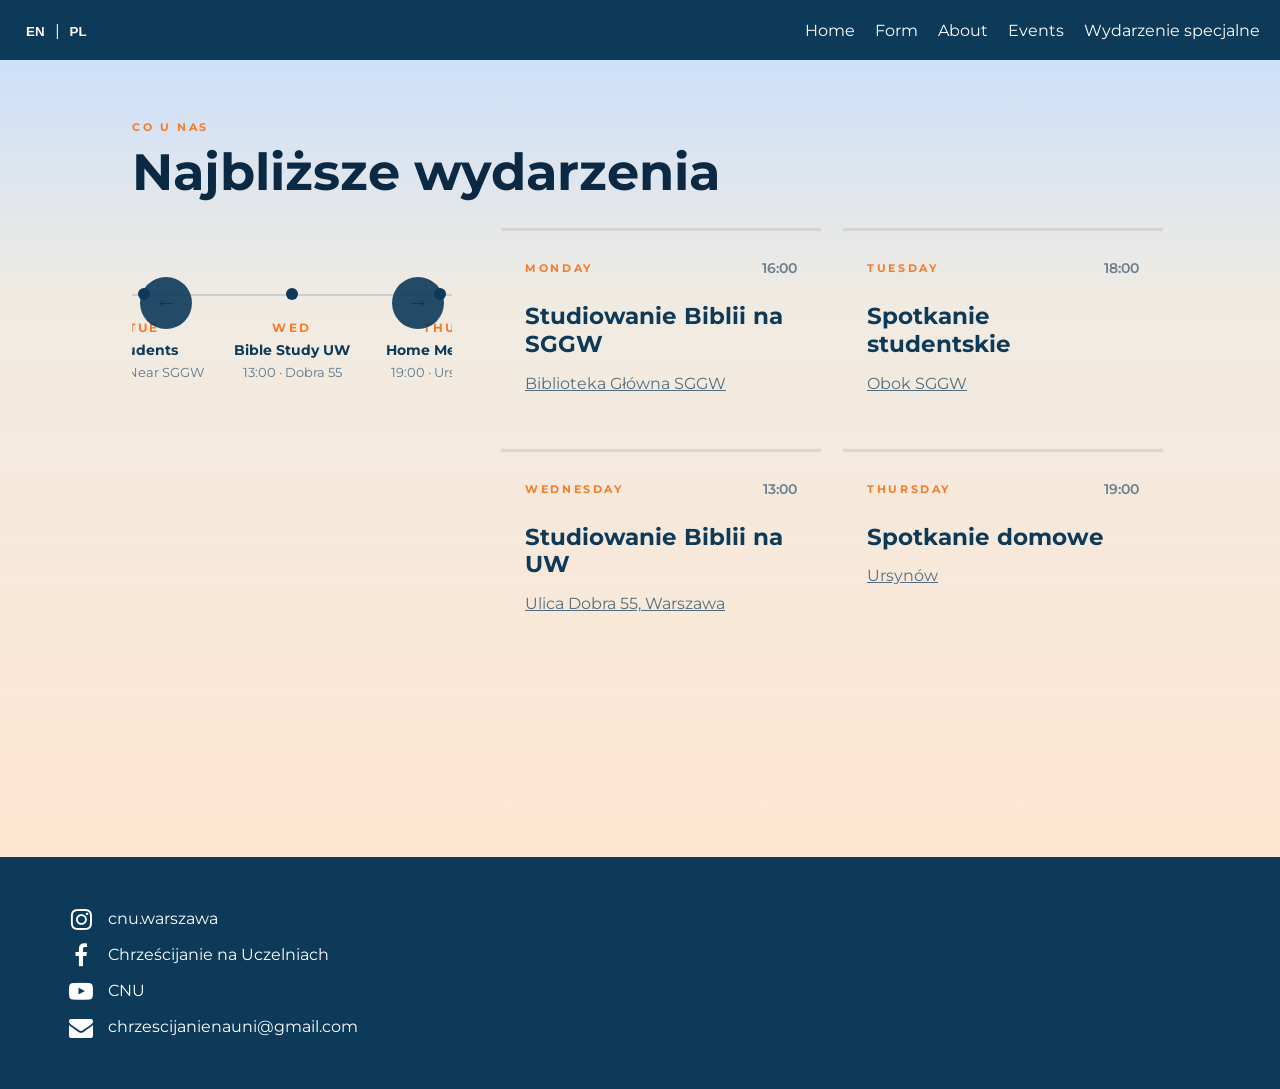
==== commit 39458217: "add special event pattern" ====
--- a/events.html
+++ b/events.html
@@ -169,12 +169,12 @@
                     </div>
 
                     <h3>Studiowanie Biblii na UW</h3>
-
-                    <a href="https://www.google.com/maps/search/?api=1&query=Ulica+Dobra+55+Warszawa"
-                        onclick="event.stopPropagation()" target="_blank">
-                        Ulica Dobra 55, Warszawa
-                    </a>
-
+                    <p>
+                        <a href="https://www.google.com/maps/search/?api=1&query=Ulica+Dobra+55+Warszawa"
+                            onclick="event.stopPropagation()" target="_blank">
+                            Ulica Dobra 55, Warszawa
+                        </a>
+                    </p>
                 </div>
 
                 <div class="rail-item" onclick="goToForm()">
--- a/styles.css
+++ b/styles.css
@@ -2218,4 +2218,44 @@
   cursor: pointer;
   text-decoration: underline;
 
+}
+
+
+/*=====================
+special event page
+======================*/
+.special-event-card {
+  padding: 28px 24px;
+  border-top: 3px solid rgba(90, 66, 14, 0.12);
+  cursor: pointer;
+  transition: transform 0.25s ease, border-color 0.25s ease;
+}
+
+
+.special-event-title {
+  font-size: 1.6rem;
+  font-weight: 800;
+  color: #0e3a5a;
+  margin-bottom: 10px;
+}
+
+.special-event-subtitle {
+  font-size: 0.95rem;
+  font-style: italic;
+  color: rgba(14, 58, 90, 0.7);
+  margin-bottom: 18px;
+}
+
+.special-event-meta {
+  display: flex;
+  flex-direction: column;
+  gap: 6px;
+  font-size: 13px;
+  color: rgba(14, 58, 90, 0.75);
+}
+
+.special-event-description {
+  font-size: 0.95rem;
+  color: rgba(14, 58, 90, 0.8);
+  line-height: 1.5;
 }
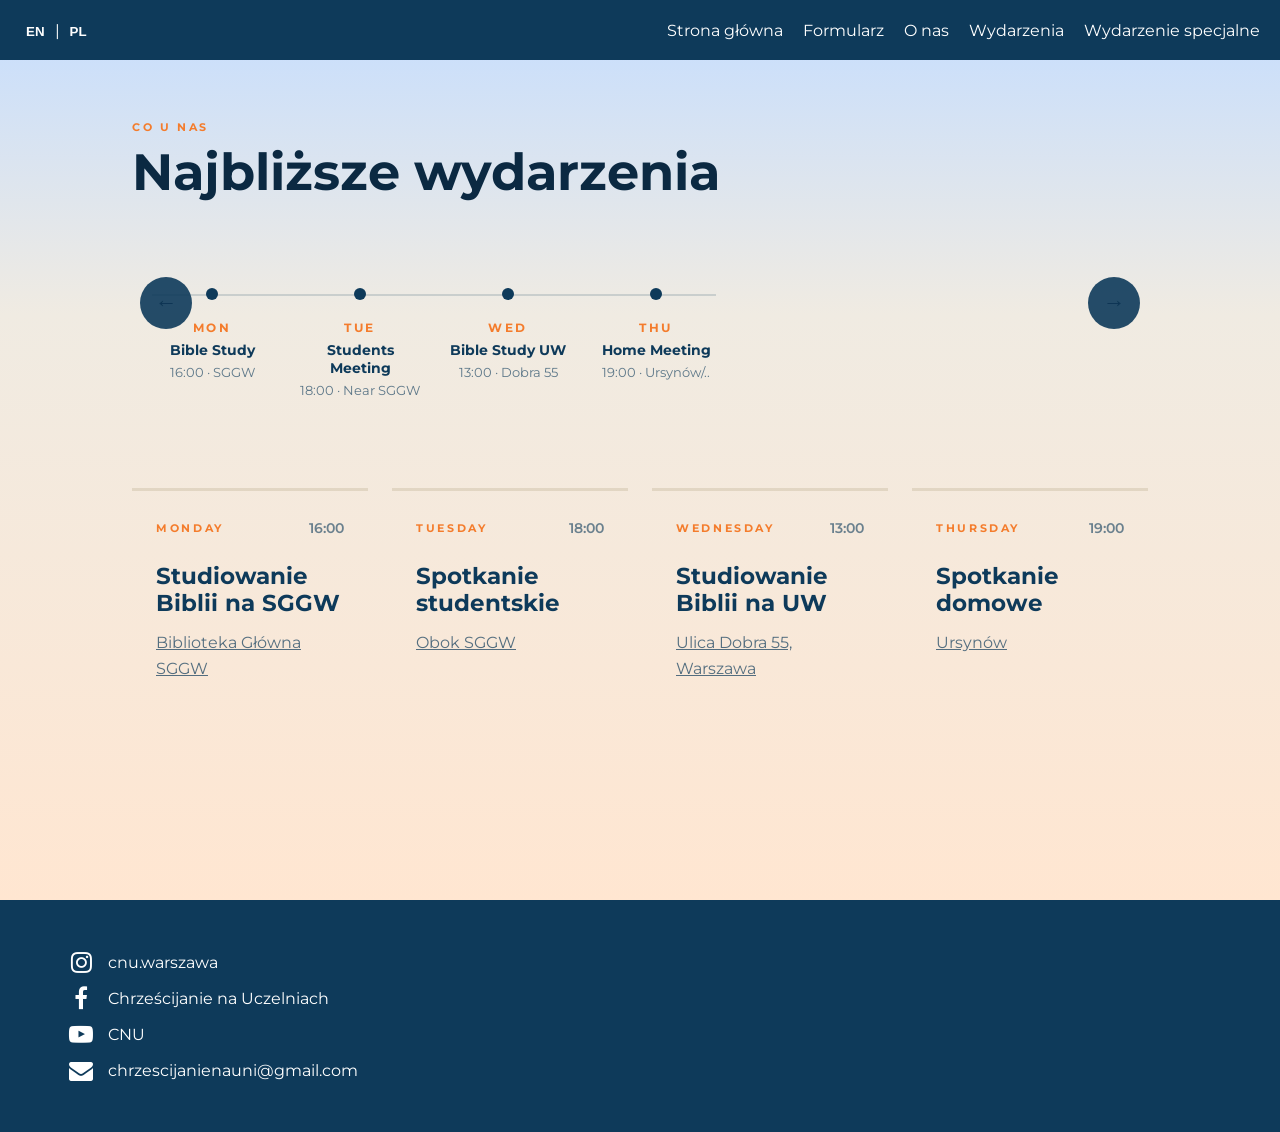
==== commit c7c2e0ff: "add vision box and some small staff" ====
--- a/events.html
+++ b/events.html
@@ -88,7 +88,7 @@
                             <div class="timeline-content">
                                 <span class="timeline-day">TUE</span>
 
-                                <h4>Students</h4>
+                                <h4>Students Meeting</h4>
 
                                 <p>18:00 · Near SGGW</p>
                             </div>
@@ -114,7 +114,7 @@
 
                                 <h4>Home Meeting</h4>
 
-                                <p>19:00 · Ursynów</p>
+                                <p>19:00 · Ursynów/..</p>
                             </div>
                         </div>
 
--- a/styles.css
+++ b/styles.css
@@ -263,11 +263,12 @@
   color: #0e3a5a;
   font-style: italic;
   padding-top: 40px;
-  padding-bottom: 10px;
+  padding-bottom: 40px;
 }
 
 .center-header h1 {
   margin: 0;
+
 }
 
 @keyframes zoomEffect {
@@ -1170,6 +1171,7 @@
   padding-top: 10px;
   padding-bottom: 10px;
   background-color: #ffe6d1;
+
 }
 
 .center-header-about-us {
@@ -1341,6 +1343,7 @@
   margin: 0;
 
   line-height: 1.1;
+  grid-column: 1 / -1;
 
   text-align: left;
 }
@@ -1738,6 +1741,7 @@
 }
 
 .event-page-section {
+  min-height: 100vh;
 
   background-image: linear-gradient(rgb(196, 221, 255) 0%, rgb(240, 235, 226) 35%, rgb(255, 230, 209) 100%);
 
@@ -1878,15 +1882,16 @@
 ========================= */
 
 .events-rail {
-  max-width: 1300px;
-  margin: 0 auto 90px;
+  grid-column: 1 / -1;
 
   display: grid;
-  grid-template-columns: repeat(auto-fit, minmax(220px, 320px));
-
-  justify-content: center;
-
-  gap: 22px;
+  gap: 24px;
+
+  /* automatically gives 4, 3, 2 or 1 columns */
+  grid-template-columns: repeat(auto-fit, minmax(250px, 1fr));
+
+  width: 100%;
+  margin-top: 40px;
 }
 
 /* item */
@@ -1901,7 +1906,6 @@
   border-top:
     3px solid rgba(90, 66, 14, 0.12);
 
-  max-width: 320px;
 
 
   cursor: pointer;
@@ -1988,6 +1992,24 @@
 
     padding:
       22px 0;
+  }
+}
+
+@media (min-width: 1200px) {
+  .events-rail {
+    grid-template-columns: repeat(4, 1fr);
+  }
+}
+
+@media (max-width: 1199px) and (min-width: 769px) {
+  .events-rail {
+    grid-template-columns: repeat(2, 1fr);
+  }
+}
+
+@media (max-width: 768px) {
+  .events-rail {
+    grid-template-columns: 1fr;
   }
 }
 
@@ -2006,6 +2028,8 @@
   padding: 10px 0;
 
   scrollbar-width: none;
+  grid-column: 1 / -1;
+
 }
 
 .modern-timeline-wrapper::-webkit-scrollbar {
@@ -2258,4 +2282,154 @@
   font-size: 0.95rem;
   color: rgba(14, 58, 90, 0.8);
   line-height: 1.5;
+
+}
+
+
+.gallery-card {
+  position: relative;
+  display: block;
+
+
+  width: 100%;
+  max-width: 900px;
+  height: 280px;
+
+  margin: 24px auto;
+
+  overflow: hidden;
+  border-radius: 24px;
+
+  text-decoration: none;
+}
+
+.gallery-card img {
+  width: 100%;
+  height: 100%;
+
+  object-fit: cover;
+
+  transition: transform .4s ease;
+}
+
+.gallery-overlay {
+  position: absolute;
+  inset: 0;
+
+  display: flex;
+  align-items: flex-end;
+
+  padding: 30px;
+
+  background:
+    linear-gradient(to top,
+      rgba(0, 0, 0, .65),
+      rgba(0, 0, 0, .15),
+      transparent);
+}
+
+.gallery-overlay h3 {
+  color: white;
+  font-size: 2rem;
+  font-weight: 700;
+  margin: 0;
+}
+
+.gallery-card:hover img {
+  transform: scale(1.06);
+}
+
+.gallery-section {
+  background-color: rgb(196, 221, 255);
+  padding: 0 20px 0 20px;
+}
+
+.photo-row {
+  display: flex;
+  gap: 18px;
+
+  overflow-x: auto;
+  overflow-y: hidden;
+
+  padding: 15px 25px 25px;
+
+  scroll-snap-type: x mandatory;
+
+  -webkit-overflow-scrolling: touch;
+}
+
+.photo-row::-webkit-scrollbar {
+  height: 8px;
+}
+
+.photo-row::-webkit-scrollbar-thumb {
+  background: rgba(0, 0, 0, .15);
+  border-radius: 20px;
+}
+
+.photo-row img {
+  flex: 0 0 auto;
+
+  width: 320px;
+  height: 220px;
+
+  object-fit: cover;
+
+  border-radius: 20px;
+
+  scroll-snap-align: start;
+
+  box-shadow: 0 8px 25px rgba(0, 0, 0, .08);
+
+  transition: transform .3s ease;
+}
+
+.vision-box {
+  max-width: 100%;
+  padding: 40px 40px;
+  /*background:
+    linear-gradient(180deg,
+      #c4ddff 0%,
+      rgb(240, 235, 226) 35%,
+      #ffe6d1 100%);*/
+  background: #0e3a5a;
+  z-index: 100;
+
+}
+
+.vision-box p {
+  font-size: 16px;
+  line-height: 1.8;
+  color: #dce9ff;
+  margin: 0 0 16px 0;
+}
+
+.vision-box h2 {
+  font-size: 26px;
+  font-weight: 600;
+  margin: 18px 0 22px 0;
+  color: #ffe6d1;
+}
+
+
+
+.event-page-section.full .events-section-cards {
+  max-width: none;
+  width: 100%;
+  margin: 0;
+  display: block;
+  margin-top: 0;
+  /* ważne: wyłącza grid */
+}
+
+.special-event-description {
+  width: 100%;
+  max-width: none;
+  margin: 20px 0;
+}
+
+.special-event-description p {
+  font-size: 18px;
+  line-height: 1.5;
+  max-width: 100%;
 }
